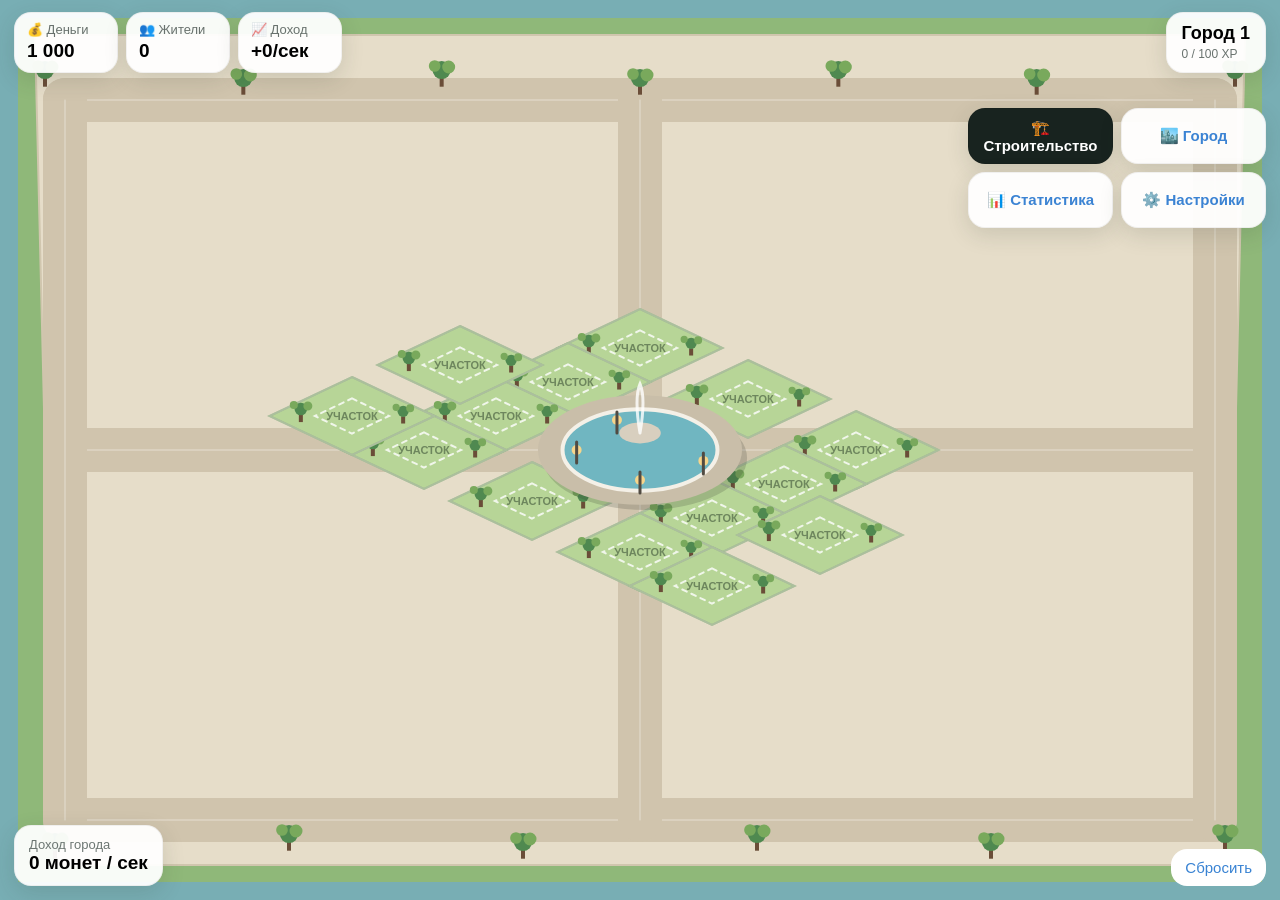
==== map.html @ 4c79b94f "Add standalone HTML5 city map prototype" ====
<!doctype html><html lang="ru"><head><meta charset="utf-8"><meta name="viewport" content="width=device-width,initial-scale=1,maximum-scale=1,user-scalable=no"><title>Город — карта</title><style>*{box-sizing:border-box}html,body{margin:0;width:100%;height:100%;overflow:hidden;background:#b8d6df;font-family:-apple-system,BlinkMacSystemFont,"Segoe UI",Arial,sans-serif}body{touch-action:none}#app{width:100%;height:100%;position:relative;overflow:hidden}canvas{position:absolute;inset:0;width:100%;height:100%;display:block}.hud{position:absolute;top:12px;left:14px;right:14px;display:flex;justify-content:space-between;pointer-events:none}.cards{display:flex;gap:8px}.card,.level,.income,.tab{background:rgba(255,255,255,.94);border:1px solid rgba(0,0,0,.05);box-shadow:0 7px 22px rgba(45,58,48,.15);border-radius:17px}.card{min-width:104px;padding:9px 12px}.label{font-size:13px;color:#68716d}.value{font-size:19px;font-weight:800;margin-top:3px}.level{padding:10px 15px}.level b{font-size:18px;display:block}.level span{font-size:12px;color:#69726e}.panel{position:absolute;right:14px;top:108px;display:grid;grid-template-columns:145px 145px;gap:8px}.tab{height:56px;color:#3b83d3;font-weight:600;font-size:15px}.tab.active{background:#18231f;color:#fff}.bottom{position:absolute;left:14px;right:14px;bottom:14px;display:flex;justify-content:space-between;align-items:end}.income{padding:11px 14px}.income small{display:block;color:#6c7672;font-size:13px}.income strong{font-size:19px}.reset{background:#fff;border:0;border-radius:16px;padding:10px 14px;color:#3983d3;font-size:15px}@media(max-width:700px){.card{min-width:0;width:100px;padding:8px 9px}.label{font-size:12px}.value{font-size:18px}.level{padding:9px 11px}.level b{font-size:17px}.panel{right:9px;top:104px;grid-template-columns:135px 135px}.tab{height:53px;font-size:14px}.bottom{left:9px;right:9px}.income{padding:10px 13px}}</style></head><body><div id="app"><canvas id="c"></canvas><div class="hud"><div class="cards"><div class="card"><div class="label">💰 Деньги</div><div class="value" id="m">1 000</div></div><div class="card"><div class="label">👥 Жители</div><div class="value" id="p">0</div></div><div class="card"><div class="label">📈 Доход</div><div class="value" id="r">+0/сек</div></div></div><div class="level"><b>Город 1</b><span id="xp">0 / 100 XP</span></div></div><div class="panel"><button class="tab active">🏗️ Строительство</button><button class="tab">🏙️ Город</button><button class="tab">📊 Статистика</button><button class="tab">⚙️ Настройки</button></div><div class="bottom"><div class="income"><small>Доход города</small><strong id="inc">0 монет / сек</strong></div><button class="reset" id="reset">Сбросить</button></div></div><script>
const c=document.getElementById('c'),x=c.getContext('2d');let W,H,D,build=[];
const plots=[[-3,-3],[0,-3],[3,-3],[-3,-1],[3,-1],[-3,1],[3,1],[-3,3],[0,3],[3,3],[-5,0],[5,0],[-5,3],[5,3]];
function size(){W=innerWidth;H=innerHeight;D=Math.min(devicePixelRatio||1,2);c.width=W*D;c.height=H*D;x.setTransform(D,0,0,D,0,0);draw()}addEventListener('resize',size);
function iso(a,b){let s=Math.min(W/12,H/18);return{x:W/2+(a-b)*s*.72,y:H/2+(a+b)*s*.34}}
function poly(a,f,s){x.beginPath();a.forEach((q,i)=>i?x.lineTo(q.x,q.y):x.moveTo(q.x,q.y));x.closePath();x.fillStyle=f;x.fill();if(s){x.strokeStyle=s;x.lineWidth=2;x.stroke()}}
function tree(a,b,k=.6){x.fillStyle='#6a4d38';x.fillRect(a-2,b+5,4,18*k);x.fillStyle='#4f8950';x.beginPath();x.arc(a,b,14*k,0,7);x.fill();x.fillStyle='#79a95c';x.beginPath();x.arc(a-7,b-4,9*k,0,7);x.arc(a+7,b-3,10*k,0,7);x.fill()}
function house(a,b,shop=false){let w=shop?62:54,h=shop?40:34;x.fillStyle='rgba(50,50,40,.22)';x.beginPath();x.ellipse(a+7,b+h*.55,w*.7,9,0,0,7);x.fill();x.fillStyle=shop?'#e5d3bc':'#f3e9d7';x.fillRect(a-w/2,b-h/2,w,h);poly([{x:a-w*.62,y:b-h/2},{x:a,y:b-h/2-27},{x:a+w*.62,y:b-h/2}],shop?'#66534b':'#6d5a4d','#4e433c');x.fillStyle='#6a503f';x.fillRect(a-5,b-1,10,17);x.fillStyle='#f3d687';x.fillRect(a-w*.28,b-9,12,10);x.fillRect(a+w*.08,b-9,12,10)}
function fountain(){let q=iso(0,0),r=Math.min(W,H)*.105;x.fillStyle='rgba(50,55,45,.2)';x.beginPath();x.ellipse(q.x+5,q.y+8,r*1.08,r*.55,0,0,7);x.fill();x.fillStyle='#c9bea9';x.beginPath();x.ellipse(q.x,q.y,r*1.08,r*.58,0,0,7);x.fill();x.fillStyle='#70b6c1';x.beginPath();x.ellipse(q.x,q.y,r*.82,r*.43,0,0,7);x.fill();x.strokeStyle='#f4f0e7';x.lineWidth=4;x.stroke();x.fillStyle='#d8cfbf';x.beginPath();x.ellipse(q.x,q.y-r*.18,r*.22,r*.11,0,0,7);x.fill();x.strokeStyle='rgba(255,255,255,.8)';x.lineWidth=3;x.beginPath();x.moveTo(q.x,q.y-r*.18);x.quadraticCurveTo(q.x-6,q.y-r*.55,q.x,q.y-r*.7);x.quadraticCurveTo(q.x+6,q.y-r*.55,q.x,q.y-r*.18);x.stroke()}
function draw(){x.clearRect(0,0,W,H);x.fillStyle='#8fb879';x.fillRect(0,0,W,H);x.fillStyle='#78aeb4';x.fillRect(0,0,W,18);x.fillRect(0,H-18,W,18);x.fillRect(0,0,18,H);x.fillRect(W-18,0,18,H);let L=65,R=W-65,T=100,B=H-80,Mx=W/2,My=H/2;x.fillStyle='#e6ddc9';poly([{x:35,y:35},{x:W-35,y:35},{x:W-55,y:H-35},{x:55,y:H-35}],'#e6ddc9','#d0c6ae');x.lineCap='round';function road(a,b,d,e){x.strokeStyle='#d0c4ad';x.lineWidth=44;x.beginPath();x.moveTo(a,b);x.lineTo(d,e);x.stroke();x.strokeStyle='rgba(255,255,255,.45)';x.lineWidth=1;x.stroke()}road(L,T,R,T);road(L,My,R,My);road(L,B,R,B);road(L,T,L,B);road(Mx,T,Mx,B);road(R,T,R,B);
plots.forEach((v,i)=>{let q=iso(v[0],v[1]),s=Math.min(W/12,H/18),w=s*1.65,h=s*.78;poly([{x:q.x,y:q.y-h},{x:q.x+w,y:q.y},{x:q.x,y:q.y+h},{x:q.x-w,y:q.y}],'#b7d597','#7e9d69');x.strokeStyle='rgba(255,255,255,.35)';x.lineWidth=2;x.stroke();tree(q.x-w*.62,q.y-h*.18,.45);tree(q.x+w*.62,q.y-h*.12,.4);if(build[i])house(q.x,q.y,build[i]=='shop');else{x.setLineDash([5,5]);x.strokeStyle='rgba(255,255,255,.8)';x.beginPath();x.moveTo(q.x,q.y-h*.45);x.lineTo(q.x+w*.45,q.y);x.lineTo(q.x,q.y+h*.45);x.lineTo(q.x-w*.45,q.y);x.closePath();x.stroke();x.setLineDash([]);x.fillStyle='rgba(50,70,45,.55)';x.font='700 11px Arial';x.textAlign='center';x.fillText('УЧАСТОК',q.x,q.y+4)}});fountain();[[-.15,-.07],[.15,-.07],[-.11,.11],[.11,.11]].forEach(v=>{let q=iso(v[0]*8,v[1]*8);x.fillStyle='#f6d58b';x.beginPath();x.arc(q.x,q.y,5,0,7);x.fill();x.strokeStyle='#514b42';x.lineWidth=3;x.beginPath();x.moveTo(q.x,q.y+13);x.lineTo(q.x,q.y-8);x.stroke()});for(let i=0;i<7;i++)tree(45+i*(W-90)/6,70+(i%2)*8,.65);for(let i=0;i<6;i++)tree(55+i*(W-110)/5,H-58-(i%2)*8,.65)}
c.addEventListener('pointerdown',e=>{let s=Math.min(W/12,H/18),hit=-1;plots.forEach((v,i)=>{let q=iso(v[0],v[1]),w=s*1.65,h=s*.78;if(Math.abs((e.clientX-q.x)/w)+Math.abs((e.clientY-q.y)/h)<1)hit=i});if(hit>=0&&!build[hit]){build[hit]='house';document.getElementById('m').textContent=(1000-build.length*0).toLocaleString('ru-RU');document.getElementById('p').textContent=build.filter(Boolean).length*12;document.getElementById('r').textContent='+'+build.filter(Boolean).length*2+'/сек';document.getElementById('inc').textContent=build.filter(Boolean).length*2+' монет / сек';document.getElementById('xp').textContent=build.filter(Boolean).length*20+' / 100 XP';draw()}});document.getElementById('reset').onclick=()=>{build=[];size();document.getElementById('m').textContent='1 000';document.getElementById('p').textContent='0';document.getElementById('r').textContent='+0/сек';document.getElementById('inc').textContent='0 монет / сек';document.getElementById('xp').textContent='0 / 100 XP'};size();
</script></body></html>
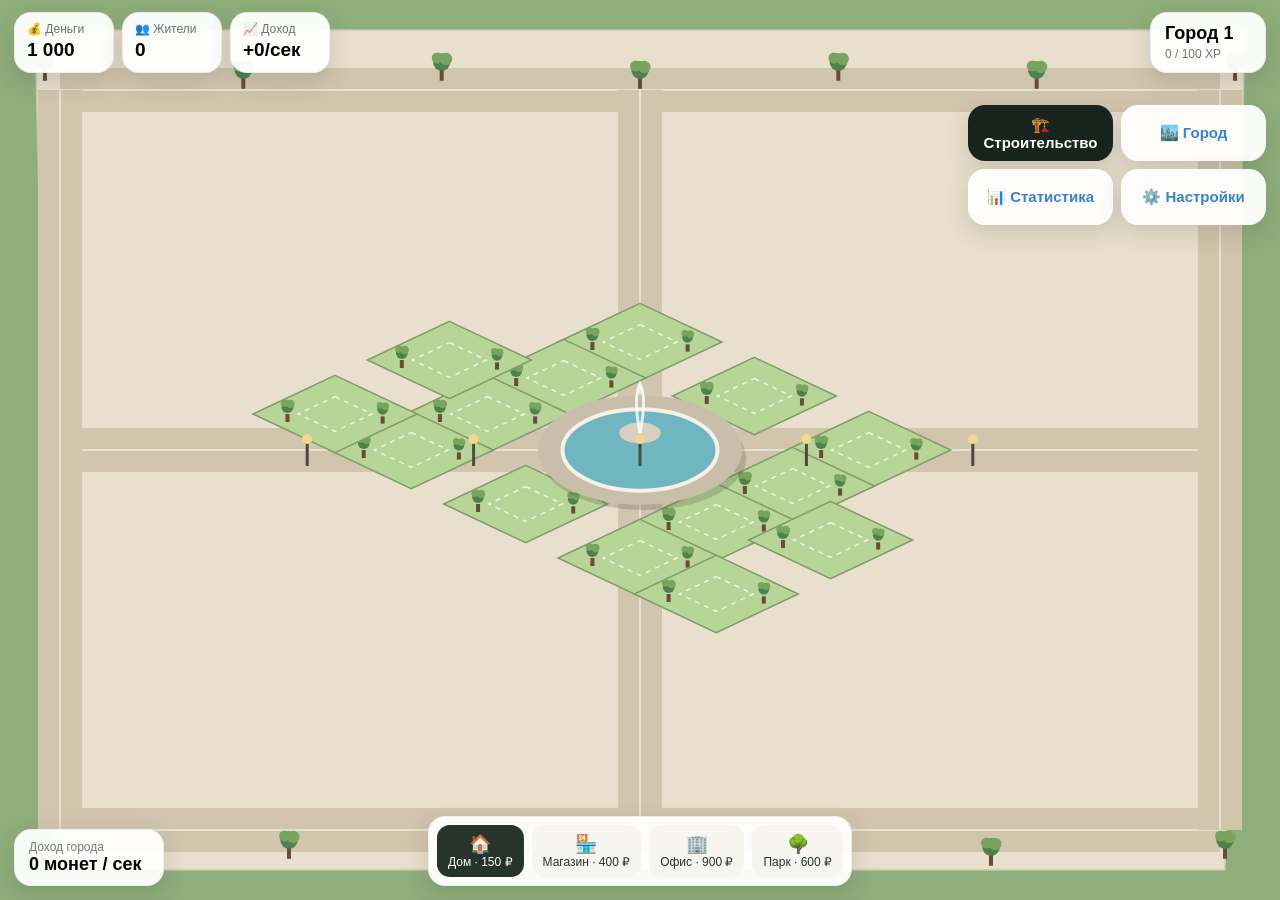
==== commit abd8972f: "Build out HTML5 city gameplay and economy" ====
--- a/map.html
+++ b/map.html
@@ -1,13 +1,75 @@
-<!doctype html><html lang="ru"><head><meta charset="utf-8"><meta name="viewport" content="width=device-width,initial-scale=1,maximum-scale=1,user-scalable=no"><title>Город — карта</title><style>*{box-sizing:border-box}html,body{margin:0;width:100%;height:100%;overflow:hidden;background:#b8d6df;font-family:-apple-system,BlinkMacSystemFont,"Segoe UI",Arial,sans-serif}body{touch-action:none}#app{width:100%;height:100%;position:relative;overflow:hidden}canvas{position:absolute;inset:0;width:100%;height:100%;display:block}.hud{position:absolute;top:12px;left:14px;right:14px;display:flex;justify-content:space-between;pointer-events:none}.cards{display:flex;gap:8px}.card,.level,.income,.tab{background:rgba(255,255,255,.94);border:1px solid rgba(0,0,0,.05);box-shadow:0 7px 22px rgba(45,58,48,.15);border-radius:17px}.card{min-width:104px;padding:9px 12px}.label{font-size:13px;color:#68716d}.value{font-size:19px;font-weight:800;margin-top:3px}.level{padding:10px 15px}.level b{font-size:18px;display:block}.level span{font-size:12px;color:#69726e}.panel{position:absolute;right:14px;top:108px;display:grid;grid-template-columns:145px 145px;gap:8px}.tab{height:56px;color:#3b83d3;font-weight:600;font-size:15px}.tab.active{background:#18231f;color:#fff}.bottom{position:absolute;left:14px;right:14px;bottom:14px;display:flex;justify-content:space-between;align-items:end}.income{padding:11px 14px}.income small{display:block;color:#6c7672;font-size:13px}.income strong{font-size:19px}.reset{background:#fff;border:0;border-radius:16px;padding:10px 14px;color:#3983d3;font-size:15px}@media(max-width:700px){.card{min-width:0;width:100px;padding:8px 9px}.label{font-size:12px}.value{font-size:18px}.level{padding:9px 11px}.level b{font-size:17px}.panel{right:9px;top:104px;grid-template-columns:135px 135px}.tab{height:53px;font-size:14px}.bottom{left:9px;right:9px}.income{padding:10px 13px}}</style></head><body><div id="app"><canvas id="c"></canvas><div class="hud"><div class="cards"><div class="card"><div class="label">💰 Деньги</div><div class="value" id="m">1 000</div></div><div class="card"><div class="label">👥 Жители</div><div class="value" id="p">0</div></div><div class="card"><div class="label">📈 Доход</div><div class="value" id="r">+0/сек</div></div></div><div class="level"><b>Город 1</b><span id="xp">0 / 100 XP</span></div></div><div class="panel"><button class="tab active">🏗️ Строительство</button><button class="tab">🏙️ Город</button><button class="tab">📊 Статистика</button><button class="tab">⚙️ Настройки</button></div><div class="bottom"><div class="income"><small>Доход города</small><strong id="inc">0 монет / сек</strong></div><button class="reset" id="reset">Сбросить</button></div></div><script>
-const c=document.getElementById('c'),x=c.getContext('2d');let W,H,D,build=[];
+<!doctype html>
+<html lang="ru">
+<head>
+<meta charset="utf-8">
+<meta name="viewport" content="width=device-width,initial-scale=1,maximum-scale=1,user-scalable=no,viewport-fit=cover">
+<title>Город — HTML5</title>
+<style>
+*{box-sizing:border-box}html,body{margin:0;width:100%;height:100%;overflow:hidden;background:#a9cfd9;font-family:-apple-system,BlinkMacSystemFont,"Segoe UI",Arial,sans-serif}body{touch-action:none}
+#app{position:relative;width:100%;height:100%;overflow:hidden}canvas{position:absolute;inset:0;width:100%;height:100%;display:block}
+.hud{position:absolute;top:max(12px,env(safe-area-inset-top));left:14px;right:14px;display:flex;justify-content:space-between;gap:10px;pointer-events:none}
+.cards{display:flex;gap:8px}.card,.level,.panel button,.buildbar,.info{background:rgba(255,255,255,.95);border:1px solid rgba(40,55,45,.07);box-shadow:0 8px 24px rgba(42,54,46,.16);border-radius:17px}
+.card{min-width:100px;padding:9px 12px}.label{font-size:12px;color:#69736f}.value{font-size:19px;font-weight:800;margin-top:3px}.level{padding:10px 14px;min-width:116px}.level b{font-size:18px;display:block}.level span{font-size:12px;color:#6e7773}
+.panel{position:absolute;right:14px;top:105px;display:grid;grid-template-columns:145px 145px;gap:8px}.panel button{height:56px;border:0;color:#3783d2;font-weight:600;font-size:15px}.panel button.active{background:#19241f;color:#fff}
+.buildbar{position:absolute;left:50%;bottom:14px;transform:translateX(-50%);display:flex;gap:8px;padding:8px;max-width:calc(100% - 28px);overflow:auto}
+.buildbar button{flex:0 0 auto;border:0;background:#f7f5ef;border-radius:13px;padding:8px 11px;font-size:12px;color:#28312d}.buildbar button b{display:block;font-size:18px}.buildbar button.selected{background:#26342d;color:#fff}
+.info{position:absolute;left:14px;bottom:14px;padding:10px 14px;min-width:150px}.info small{display:block;color:#707a76;font-size:12px}.info strong{font-size:18px}
+.toast{position:absolute;left:50%;top:50%;transform:translate(-50%,-50%) scale(.95);background:rgba(25,36,31,.94);color:#fff;padding:13px 18px;border-radius:15px;opacity:0;pointer-events:none;transition:.18s;white-space:nowrap}.toast.show{opacity:1;transform:translate(-50%,-50%) scale(1)}
+.citybox{position:absolute;left:14px;bottom:14px;background:rgba(255,255,255,.96);border-radius:17px;padding:12px 14px;box-shadow:0 8px 24px rgba(42,54,46,.16);display:none}.citybox b{font-size:16px}.citybox div{font-size:12px;color:#69736f;margin-top:4px}
+@media(max-width:700px){.card{min-width:0;width:100px;padding:8px 9px}.value{font-size:18px}.panel{right:9px;top:104px;grid-template-columns:135px 135px}.panel button{height:53px;font-size:14px}.buildbar{bottom:10px}.info{bottom:10px}.level{padding:9px 11px}}
+</style>
+</head>
+<body><div id="app">
+<canvas id="c"></canvas>
+<div class="hud"><div class="cards">
+<div class="card"><div class="label">💰 Деньги</div><div class="value" id="money">1 000</div></div>
+<div class="card"><div class="label">👥 Жители</div><div class="value" id="pop">0</div></div>
+<div class="card"><div class="label">📈 Доход</div><div class="value" id="rate">+0/сек</div></div>
+</div><div class="level"><b id="level">Город 1</b><span id="xp">0 / 100 XP</span></div></div>
+<div class="panel">
+<button class="tab active" data-tab="build">🏗️ Строительство</button><button class="tab" data-tab="city">🏙️ Город</button>
+<button class="tab" data-tab="stats">📊 Статистика</button><button class="tab" data-tab="settings">⚙️ Настройки</button>
+</div>
+<div id="buildbar" class="buildbar"></div>
+<div id="citybox" class="citybox"></div>
+<div class="info"><small>Доход города</small><strong id="income">0 монет / сек</strong></div>
+<div class="toast" id="toast"></div>
+</div>
+<script>
+const canvas=document.getElementById('c'),ctx=canvas.getContext('2d');
+let W=0,H=0,D=1,cam={x:0,y:0,z:1},drag=null,selectedPlot=-1,selectedType='house',activeTab='build';
+const TYPES={
+house:{name:'Дом',icon:'🏠',cost:150,income:2,pop:12,xp:20,color:'#f0dfc8',roof:'#65534a'},
+shop:{name:'Магазин',icon:'🏪',cost:400,income:7,pop:4,xp:35,color:'#e7cdb5',roof:'#6c5149'},
+office:{name:'Офис',icon:'🏢',cost:900,income:18,pop:8,xp:60,color:'#b9d2d8',roof:'#53666b'},
+park:{name:'Парк',icon:'🌳',cost:600,income:1,pop:20,xp:45,color:'#8fb77a',roof:'#63835b'}
+};
 const plots=[[-3,-3],[0,-3],[3,-3],[-3,-1],[3,-1],[-3,1],[3,1],[-3,3],[0,3],[3,3],[-5,0],[5,0],[-5,3],[5,3]];
-function size(){W=innerWidth;H=innerHeight;D=Math.min(devicePixelRatio||1,2);c.width=W*D;c.height=H*D;x.setTransform(D,0,0,D,0,0);draw()}addEventListener('resize',size);
-function iso(a,b){let s=Math.min(W/12,H/18);return{x:W/2+(a-b)*s*.72,y:H/2+(a+b)*s*.34}}
-function poly(a,f,s){x.beginPath();a.forEach((q,i)=>i?x.lineTo(q.x,q.y):x.moveTo(q.x,q.y));x.closePath();x.fillStyle=f;x.fill();if(s){x.strokeStyle=s;x.lineWidth=2;x.stroke()}}
-function tree(a,b,k=.6){x.fillStyle='#6a4d38';x.fillRect(a-2,b+5,4,18*k);x.fillStyle='#4f8950';x.beginPath();x.arc(a,b,14*k,0,7);x.fill();x.fillStyle='#79a95c';x.beginPath();x.arc(a-7,b-4,9*k,0,7);x.arc(a+7,b-3,10*k,0,7);x.fill()}
-function house(a,b,shop=false){let w=shop?62:54,h=shop?40:34;x.fillStyle='rgba(50,50,40,.22)';x.beginPath();x.ellipse(a+7,b+h*.55,w*.7,9,0,0,7);x.fill();x.fillStyle=shop?'#e5d3bc':'#f3e9d7';x.fillRect(a-w/2,b-h/2,w,h);poly([{x:a-w*.62,y:b-h/2},{x:a,y:b-h/2-27},{x:a+w*.62,y:b-h/2}],shop?'#66534b':'#6d5a4d','#4e433c');x.fillStyle='#6a503f';x.fillRect(a-5,b-1,10,17);x.fillStyle='#f3d687';x.fillRect(a-w*.28,b-9,12,10);x.fillRect(a+w*.08,b-9,12,10)}
-function fountain(){let q=iso(0,0),r=Math.min(W,H)*.105;x.fillStyle='rgba(50,55,45,.2)';x.beginPath();x.ellipse(q.x+5,q.y+8,r*1.08,r*.55,0,0,7);x.fill();x.fillStyle='#c9bea9';x.beginPath();x.ellipse(q.x,q.y,r*1.08,r*.58,0,0,7);x.fill();x.fillStyle='#70b6c1';x.beginPath();x.ellipse(q.x,q.y,r*.82,r*.43,0,0,7);x.fill();x.strokeStyle='#f4f0e7';x.lineWidth=4;x.stroke();x.fillStyle='#d8cfbf';x.beginPath();x.ellipse(q.x,q.y-r*.18,r*.22,r*.11,0,0,7);x.fill();x.strokeStyle='rgba(255,255,255,.8)';x.lineWidth=3;x.beginPath();x.moveTo(q.x,q.y-r*.18);x.quadraticCurveTo(q.x-6,q.y-r*.55,q.x,q.y-r*.7);x.quadraticCurveTo(q.x+6,q.y-r*.55,q.x,q.y-r*.18);x.stroke()}
-function draw(){x.clearRect(0,0,W,H);x.fillStyle='#8fb879';x.fillRect(0,0,W,H);x.fillStyle='#78aeb4';x.fillRect(0,0,W,18);x.fillRect(0,H-18,W,18);x.fillRect(0,0,18,H);x.fillRect(W-18,0,18,H);let L=65,R=W-65,T=100,B=H-80,Mx=W/2,My=H/2;x.fillStyle='#e6ddc9';poly([{x:35,y:35},{x:W-35,y:35},{x:W-55,y:H-35},{x:55,y:H-35}],'#e6ddc9','#d0c6ae');x.lineCap='round';function road(a,b,d,e){x.strokeStyle='#d0c4ad';x.lineWidth=44;x.beginPath();x.moveTo(a,b);x.lineTo(d,e);x.stroke();x.strokeStyle='rgba(255,255,255,.45)';x.lineWidth=1;x.stroke()}road(L,T,R,T);road(L,My,R,My);road(L,B,R,B);road(L,T,L,B);road(Mx,T,Mx,B);road(R,T,R,B);
-plots.forEach((v,i)=>{let q=iso(v[0],v[1]),s=Math.min(W/12,H/18),w=s*1.65,h=s*.78;poly([{x:q.x,y:q.y-h},{x:q.x+w,y:q.y},{x:q.x,y:q.y+h},{x:q.x-w,y:q.y}],'#b7d597','#7e9d69');x.strokeStyle='rgba(255,255,255,.35)';x.lineWidth=2;x.stroke();tree(q.x-w*.62,q.y-h*.18,.45);tree(q.x+w*.62,q.y-h*.12,.4);if(build[i])house(q.x,q.y,build[i]=='shop');else{x.setLineDash([5,5]);x.strokeStyle='rgba(255,255,255,.8)';x.beginPath();x.moveTo(q.x,q.y-h*.45);x.lineTo(q.x+w*.45,q.y);x.lineTo(q.x,q.y+h*.45);x.lineTo(q.x-w*.45,q.y);x.closePath();x.stroke();x.setLineDash([]);x.fillStyle='rgba(50,70,45,.55)';x.font='700 11px Arial';x.textAlign='center';x.fillText('УЧАСТОК',q.x,q.y+4)}});fountain();[[-.15,-.07],[.15,-.07],[-.11,.11],[.11,.11]].forEach(v=>{let q=iso(v[0]*8,v[1]*8);x.fillStyle='#f6d58b';x.beginPath();x.arc(q.x,q.y,5,0,7);x.fill();x.strokeStyle='#514b42';x.lineWidth=3;x.beginPath();x.moveTo(q.x,q.y+13);x.lineTo(q.x,q.y-8);x.stroke()});for(let i=0;i<7;i++)tree(45+i*(W-90)/6,70+(i%2)*8,.65);for(let i=0;i<6;i++)tree(55+i*(W-110)/5,H-58-(i%2)*8,.65)}
-c.addEventListener('pointerdown',e=>{let s=Math.min(W/12,H/18),hit=-1;plots.forEach((v,i)=>{let q=iso(v[0],v[1]),w=s*1.65,h=s*.78;if(Math.abs((e.clientX-q.x)/w)+Math.abs((e.clientY-q.y)/h)<1)hit=i});if(hit>=0&&!build[hit]){build[hit]='house';document.getElementById('m').textContent=(1000-build.length*0).toLocaleString('ru-RU');document.getElementById('p').textContent=build.filter(Boolean).length*12;document.getElementById('r').textContent='+'+build.filter(Boolean).length*2+'/сек';document.getElementById('inc').textContent=build.filter(Boolean).length*2+' монет / сек';document.getElementById('xp').textContent=build.filter(Boolean).length*20+' / 100 XP';draw()}});document.getElementById('reset').onclick=()=>{build=[];size();document.getElementById('m').textContent='1 000';document.getElementById('p').textContent='0';document.getElementById('r').textContent='+0/сек';document.getElementById('inc').textContent='0 монет / сек';document.getElementById('xp').textContent='0 / 100 XP'};size();
+let state=JSON.parse(localStorage.getItem('city_html5_v2')||'null')||{money:1000,buildings:Array(14).fill(null),totalEarned:0,xp:0,level:1};
+function save(){localStorage.setItem('city_html5_v2',JSON.stringify(state))}
+function money(n){return Math.floor(n).toLocaleString('ru-RU')}
+function totals(){let income=0,pop=0;state.buildings.forEach(b=>{if(!b)return;let t=TYPES[b.type],mul=1+(b.level-1)*.35;income+=t.income*mul;pop+=t.pop});return{income,pop}}
+function resize(){W=innerWidth;H=innerHeight;D=Math.min(devicePixelRatio||1,2);canvas.width=W*D;canvas.height=H*D;ctx.setTransform(D,0,0,D,0,0);draw()}addEventListener('resize',resize);
+function iso(a,b){const s=Math.min(W/12,H/17)*cam.z;return{x:W/2+cam.x+(a-b)*s*.72,y:H/2+cam.y+(a+b)*s*.34}}
+function poly(points,fill,stroke){ctx.beginPath();points.forEach((p,i)=>i?ctx.lineTo(p.x,p.y):ctx.moveTo(p.x,p.y));ctx.closePath();ctx.fillStyle=fill;ctx.fill();if(stroke){ctx.strokeStyle=stroke;ctx.lineWidth=1.5;ctx.stroke()}}
+function tree(px,py,k=.6){ctx.fillStyle='#6b4b38';ctx.fillRect(px-2,py+7,4,19*k);ctx.fillStyle='#4d814d';ctx.beginPath();ctx.arc(px,py,14*k,0,Math.PI*2);ctx.fill();ctx.fillStyle='#77a55d';ctx.beginPath();ctx.arc(px-7*k,py-4,9*k,0,Math.PI*2);ctx.arc(px+7*k,py-3,10*k,0,Math.PI*2);ctx.fill()}
+function lamp(px,py){ctx.strokeStyle='#50483f';ctx.lineWidth=3;ctx.beginPath();ctx.moveTo(px,py+16);ctx.lineTo(px,py-9);ctx.stroke();ctx.fillStyle='#f5d78b';ctx.beginPath();ctx.arc(px,py-11,5,0,Math.PI*2);ctx.fill()}
+function house(px,py,t,level){const w=t==='office'?64:t==='shop'?62:56,h=t==='office'?47:t==='shop'?40:34;ctx.fillStyle='rgba(40,45,35,.22)';ctx.beginPath();ctx.ellipse(px+5,py+h*.55,w*.72,9,0,0,Math.PI*2);ctx.fill();ctx.fillStyle=TYPES[t].color;ctx.fillRect(px-w/2,py-h/2,w,h);poly([{x:px-w*.62,y:py-h/2},{x:px,y:py-h/2-(t==='office'?30:27)},{x:px+w*.62,y:py-h/2}],TYPES[t].roof,'#4c4039');if(t==='office'){ctx.fillStyle='#8eb1ba';for(let i=-1;i<2;i++)ctx.fillRect(px+i*17-5,py-10,10,18)}else{ctx.fillStyle='#f3d78b';ctx.fillRect(px-w*.28,py-9,12,10);ctx.fillRect(px+w*.08,py-9,12,10);ctx.fillStyle='#674c3c';ctx.fillRect(px-5,py-1,10,16)}if(level>1){ctx.fillStyle='#fff';ctx.font='700 10px Arial';ctx.textAlign='center';ctx.fillText('★ '+level,px,py+h*.65)}}
+function fountain(){const q=iso(0,0),r=Math.min(W,H)*.105*cam.z;ctx.fillStyle='rgba(50,55,45,.2)';ctx.beginPath();ctx.ellipse(q.x+4,q.y+8,r*1.08,r*.55,0,0,Math.PI*2);ctx.fill();ctx.fillStyle='#c9bea9';ctx.beginPath();ctx.ellipse(q.x,q.y,r*1.08,r*.58,0,0,Math.PI*2);ctx.fill();ctx.fillStyle='#70b6c1';ctx.beginPath();ctx.ellipse(q.x,q.y,r*.82,r*.43,0,0,Math.PI*2);ctx.fill();ctx.strokeStyle='#f7f1e6';ctx.lineWidth=4;ctx.stroke();ctx.fillStyle='#d9cfbf';ctx.beginPath();ctx.ellipse(q.x,q.y-r*.18,r*.22,r*.11,0,0,Math.PI*2);ctx.fill();ctx.strokeStyle='rgba(255,255,255,.8)';ctx.lineWidth=3;ctx.beginPath();ctx.moveTo(q.x,q.y-r*.18);ctx.quadraticCurveTo(q.x-7,q.y-r*.55,q.x,q.y-r*.7);ctx.quadraticCurveTo(q.x+7,q.y-r*.55,q.x,q.y-r*.18);ctx.stroke()}
+function drawRoad(a,b,c,d){ctx.strokeStyle='#d1c5ad';ctx.lineWidth=44*cam.z;ctx.beginPath();ctx.moveTo(a,b);ctx.lineTo(c,d);ctx.stroke();ctx.strokeStyle='rgba(255,255,255,.45)';ctx.lineWidth=2*cam.z;ctx.stroke()}
+function draw(){ctx.clearRect(0,0,W,H);ctx.fillStyle='#8eae7a';ctx.fillRect(0,0,W,H);ctx.fillStyle='#e8dfcc';poly([{x:35,y:30},{x:W-35,y:30},{x:W-55,y:H-30},{x:55,y:H-30}],'#e8dfcc','#cfc4ad');
+const L=60,R=W-60,T=90,B=H-70,M=W/2;drawRoad(L,T,R,T);drawRoad(L,H/2,R,H/2);drawRoad(L,B,R,B);drawRoad(L,T,L,B);drawRoad(M,T,M,B);drawRoad(R,T,R,B);
+plots.forEach((v,i)=>{const q=iso(v[0],v[1]),s=Math.min(W/12,H/17)*cam.z,w=s*1.55,h=s*.73;const active=i===selectedPlot;poly([{x:q.x,y:q.y-h},{x:q.x+w,y:q.y},{x:q.x,y:q.y+h},{x:q.x-w,y:q.y}],active?'#c8dda8':'#b7d597',active?'#4f8b58':'#809b69');tree(q.x-w*.58,q.y-h*.18,.42);tree(q.x+w*.58,q.y-h*.12,.38);const b=state.buildings[i];if(b)house(q.x,q.y,b.type,b.level);else{ctx.setLineDash([5,5]);ctx.strokeStyle=active?'#3f8b54':'rgba(255,255,255,.75)';ctx.lineWidth=active?3:1.5;ctx.beginPath();ctx.moveTo(q.x,q.y-h*.45);ctx.lineTo(q.x+w*.45,q.y);ctx.lineTo(q.x,q.y+h*.45);ctx.lineTo(q.x-w*.45,q.y);ctx.closePath();ctx.stroke();ctx.setLineDash([]);}});
+fountain();for(let i=0;i<5;i++){lamp(W*.24+i*W*.13,H*.5)}for(let i=0;i<7;i++)tree(45+i*(W-90)/6,62+(i%2)*8,.62);for(let i=0;i<6;i++)tree(55+i*(W-110)/5,H-53-(i%2)*7,.62);updateUI()}
+function updateUI(){const t=totals();document.getElementById('money').textContent=money(state.money);document.getElementById('pop').textContent=money(t.pop);document.getElementById('rate').textContent='+'+money(t.income)+'/сек';document.getElementById('income').textContent=money(t.income)+' монет / сек';document.getElementById('level').textContent='Город '+state.level;document.getElementById('xp').textContent=(state.xp%100)+' / 100 XP';renderBuildBar()}
+function renderBuildBar(){const el=document.getElementById('buildbar');el.innerHTML='';if(activeTab!=='build'){el.style.display='none';return}el.style.display='flex';Object.entries(TYPES).forEach(([id,t])=>{const b=document.createElement('button');b.className=id===selectedType?'selected':'';b.innerHTML='<b>'+t.icon+'</b>'+t.name+' · '+money(t.cost)+' ₽';b.onclick=()=>{selectedType=id;renderBuildBar();draw()};el.appendChild(b)})}
+function toast(s){const el=document.getElementById('toast');el.textContent=s;el.classList.add('show');clearTimeout(toast.timer);toast.timer=setTimeout(()=>el.classList.remove('show'),1200)}
+function selectPlot(i){selectedPlot=i;draw();if(activeTab==='city'){const b=state.buildings[i];const box=document.getElementById('citybox');box.style.display='block';box.innerHTML=b?'<b>'+TYPES[b.type].icon+' '+TYPES[b.type].name+' '+b.level+' ур.</b><div>Доход: +'+TYPES[b.type].income+' / сек · Жители: '+TYPES[b.type].pop+'</div>':'<b>Свободный участок</b><div>Выберите здание в строительстве.</div>'}}
+canvas.addEventListener('pointerdown',e=>{drag={x:e.clientX,y:e.clientY,cx:cam.x,cy:cam.y,moved:false};canvas.setPointerCapture?.(e.pointerId)});
+canvas.addEventListener('pointermove',e=>{if(!drag)return;const dx=e.clientX-drag.x,dy=e.clientY-drag.y;if(Math.hypot(dx,dy)>6)drag.moved=true;cam.x=drag.cx+dx;cam.y=drag.cy+dy;draw()});
+canvas.addEventListener('pointerup',e=>{if(!drag)return;if(!drag.moved){let best=-1,bd=999;plots.forEach((v,i)=>{const q=iso(v[0],v[1]),s=Math.min(W/12,H/17)*cam.z,w=s*1.55,h=s*.73;const d=Math.abs((e.clientX-q.x)/w)+Math.abs((e.clientY-q.y)/h);if(d<1&&d<bd){bd=d;best=i}});if(best>=0){selectPlot(best);if(activeTab==='build'&&!state.buildings[best]){const t=TYPES[selectedType];if(state.money<t.cost){toast('Не хватает денег');}else{state.money-=t.cost;state.buildings[best]={type:selectedType,level:1};state.xp+=t.xp;while(state.xp>=100){state.xp-=100;state.level++;toast('🎉 Новый уровень!')}save();toast(t.icon+' '+t.name+' построен');draw()}}}}drag=null});
+canvas.addEventListener('wheel',e=>{e.preventDefault();cam.z=Math.max(.72,Math.min(1.55,cam.z*(e.deltaY<0?1.08:.92)));draw()},{passive:false});
+document.querySelectorAll('.tab').forEach(btn=>btn.onclick=()=>{activeTab=btn.dataset.tab;document.querySelectorAll('.tab').forEach(b=>b.classList.toggle('active',b===btn));document.getElementById('citybox').style.display=activeTab==='city'?'block':'none';if(activeTab==='stats')toast('Заработано: '+money(state.totalEarned)+' монет');if(activeTab==='settings')toast('Настройки: управление картой пальцем');renderBuildBar();draw()});
+setInterval(()=>{const t=totals();if(t.income>0){state.money+=t.income;state.totalEarned+=t.income;save();updateUI()}},1000);
+resize();
 </script></body></html>
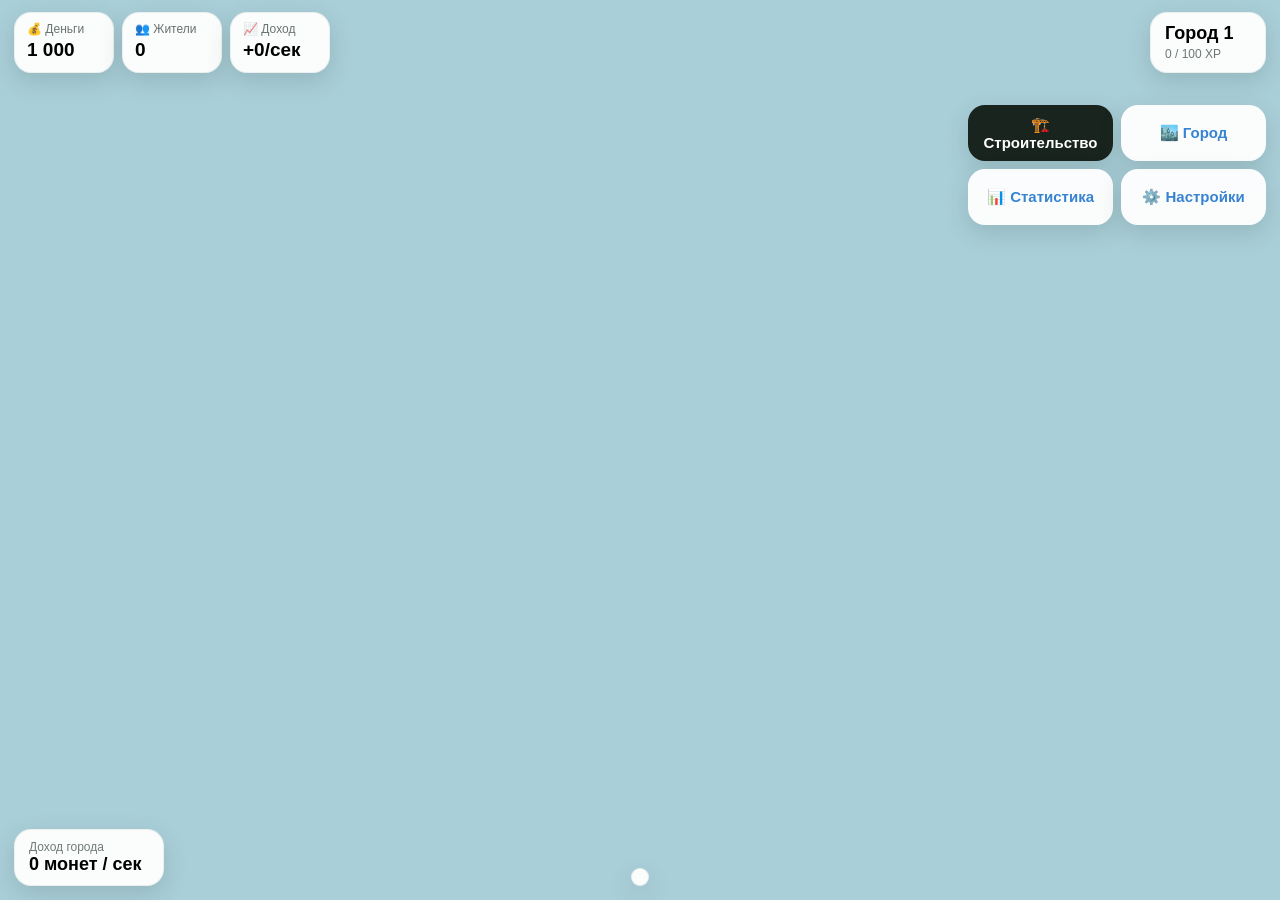
==== commit 77a73281: "Fix touch behavior: lock map and plots in place" ====
--- a/map.html
+++ b/map.html
@@ -65,9 +65,44 @@
 function renderBuildBar(){const el=document.getElementById('buildbar');el.innerHTML='';if(activeTab!=='build'){el.style.display='none';return}el.style.display='flex';Object.entries(TYPES).forEach(([id,t])=>{const b=document.createElement('button');b.className=id===selectedType?'selected':'';b.innerHTML='<b>'+t.icon+'</b>'+t.name+' · '+money(t.cost)+' ₽';b.onclick=()=>{selectedType=id;renderBuildBar();draw()};el.appendChild(b)})}
 function toast(s){const el=document.getElementById('toast');el.textContent=s;el.classList.add('show');clearTimeout(toast.timer);toast.timer=setTimeout(()=>el.classList.remove('show'),1200)}
 function selectPlot(i){selectedPlot=i;draw();if(activeTab==='city'){const b=state.buildings[i];const box=document.getElementById('citybox');box.style.display='block';box.innerHTML=b?'<b>'+TYPES[b.type].icon+' '+TYPES[b.type].name+' '+b.level+' ур.</b><div>Доход: +'+TYPES[b.type].income+' / сек · Жители: '+TYPES[b.type].pop+'</div>':'<b>Свободный участок</b><div>Выберите здание в строительстве.</div>'}}
-canvas.addEventListener('pointerdown',e=>{drag={x:e.clientX,y:e.clientY,cx:cam.x,cy:cam.y,moved:false};canvas.setPointerCapture?.(e.pointerId)});
-canvas.addEventListener('pointermove',e=>{if(!drag)return;const dx=e.clientX-drag.x,dy=e.clientY-drag.y;if(Math.hypot(dx,dy)>6)drag.moved=true;cam.x=drag.cx+dx;cam.y=drag.cy+dy;draw()});
-canvas.addEventListener('pointerup',e=>{if(!drag)return;if(!drag.moved){let best=-1,bd=999;plots.forEach((v,i)=>{const q=iso(v[0],v[1]),s=Math.min(W/12,H/17)*cam.z,w=s*1.55,h=s*.73;const d=Math.abs((e.clientX-q.x)/w)+Math.abs((e.clientY-q.y)/h);if(d<1&&d<bd){bd=d;best=i}});if(best>=0){selectPlot(best);if(activeTab==='build'&&!state.buildings[best]){const t=TYPES[selectedType];if(state.money<t.cost){toast('Не хватает денег');}else{state.money-=t.cost;state.buildings[best]={type:selectedType,level:1};state.xp+=t.xp;while(state.xp>=100){state.xp-=100;state.level++;toast('🎉 Новый уровень!')}save();toast(t.icon+' '+t.name+' построен');draw()}}}}drag=null});
+let drag=null;
+canvas.addEventListener('pointerdown',e=>{
+  drag={x:e.clientX,y:e.clientY,cx:cam.x,cy:cam.y,moved:false};
+  canvas.setPointerCapture?.(e.pointerId);
+});
+canvas.addEventListener('pointermove',e=>{
+  if(!drag)return;
+  const dx=e.clientX-drag.x,dy=e.clientY-drag.y;
+  if(Math.hypot(dx,dy)>6) drag.moved=true;
+  // ВАЖНО: участки карты не двигаются от касания.
+  // Перемещение карты отключено; drag оставлен только для определения свайпа.
+});
+canvas.addEventListener('pointerup',e=>{
+  if(!drag)return;
+  if(!drag.moved){
+    let best=-1,bd=999;
+    plots.forEach((v,i)=>{
+      const q=iso(v[0],v[1]),s=Math.min(W/12,H/17)*cam.z,w=s*1.55,h=s*.73;
+      const d=Math.abs((e.clientX-q.x)/w)+Math.abs((e.clientY-q.y)/h);
+      if(d<1&&d<bd){bd=d;best=i}
+    });
+    if(best>=0){
+      selectPlot(best);
+      if(activeTab==='build'&&!state.buildings[best]){
+        const t=TYPES[selectedType];
+        if(state.money<t.cost) toast('Не хватает денег');
+        else{
+          state.money-=t.cost;
+          state.buildings[best]={type:selectedType,level:1};
+          state.xp+=t.xp;
+          while(state.xp>=100){state.xp-=100;state.level++;toast('🎉 Новый уровень!')}
+          save();toast(t.icon+' '+t.name+' построен');draw();
+        }
+      }
+    }
+  }
+  drag=null;
+});
 canvas.addEventListener('wheel',e=>{e.preventDefault();cam.z=Math.max(.72,Math.min(1.55,cam.z*(e.deltaY<0?1.08:.92)));draw()},{passive:false});
 document.querySelectorAll('.tab').forEach(btn=>btn.onclick=()=>{activeTab=btn.dataset.tab;document.querySelectorAll('.tab').forEach(b=>b.classList.toggle('active',b===btn));document.getElementById('citybox').style.display=activeTab==='city'?'block':'none';if(activeTab==='stats')toast('Заработано: '+money(state.totalEarned)+' монет');if(activeTab==='settings')toast('Настройки: управление картой пальцем');renderBuildBar();draw()});
 setInterval(()=>{const t=totals();if(t.income>0){state.money+=t.income;state.totalEarned+=t.income;save();updateUI()}},1000);
